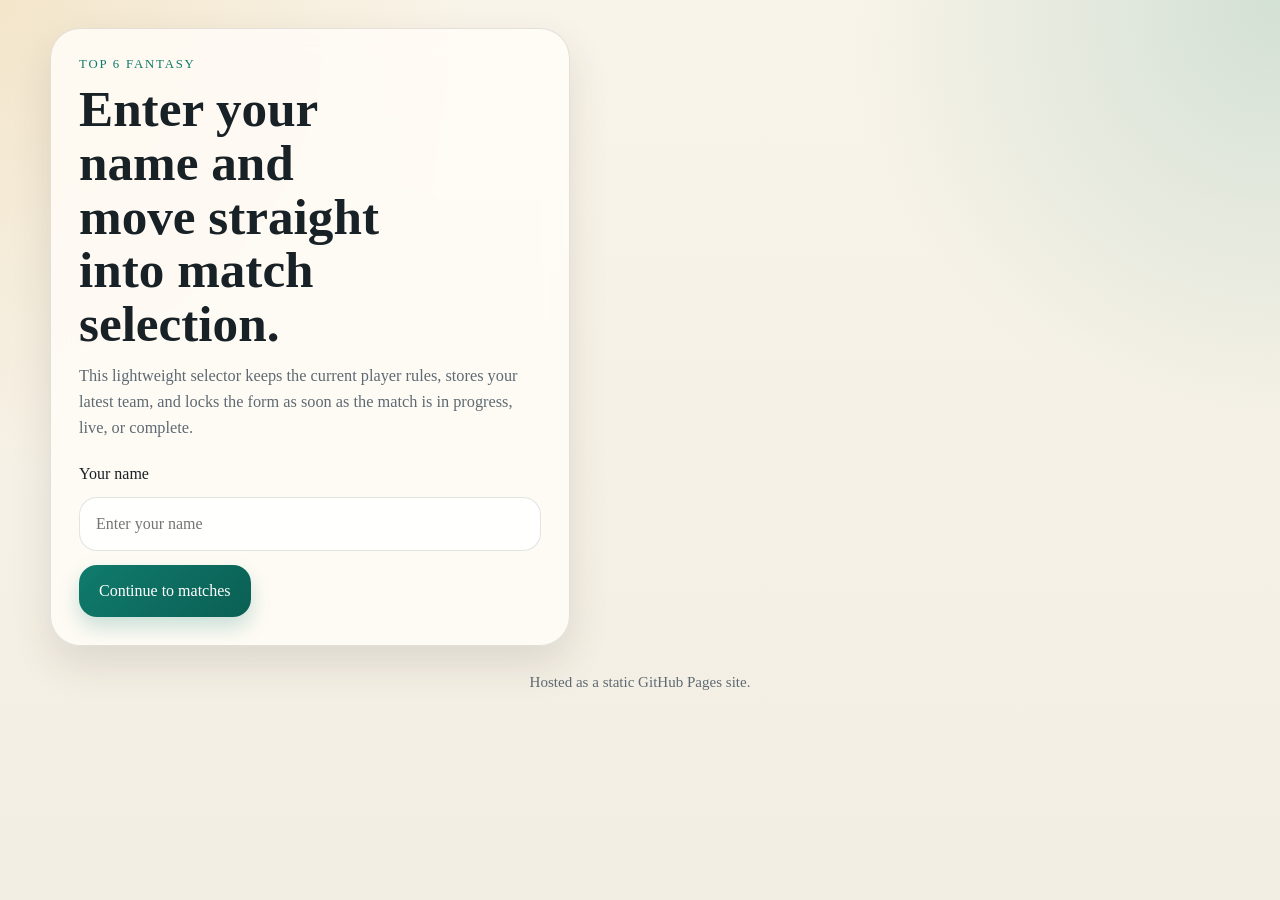
==== matches.html @ b5a1d544 "changes" ====
<!doctype html>
<html lang="en">
<head>
  <meta charset="UTF-8">
  <meta name="viewport" content="width=device-width, initial-scale=1.0">
  <title>Select Match | Top 6 Player Selector</title>
  <link rel="stylesheet" href="./style.css">
</head>
<body>
  <main class="page-shell">
    <section class="hero-card">
      <div class="hero-top">
        <div>
          <p class="eyebrow">Match Selection</p>
          <h1>Pick the fixture, then build your six-player team.</h1>
          <p class="subtitle">Once a match starts, your submitted team stays visible but the selector locks.</p>
        </div>
        <div class="user-card">
          <div>
            <p class="eyebrow">Playing as</p>
            <strong id="current-user-name"></strong>
          </div>
          <a class="secondary-button" href="./index.html">Change name</a>
        </div>
      </div>

      <div class="match-toolbar">
        <input id="match-search" class="search-input" type="search" placeholder="Search by team or match description">
        <select id="match-filter" class="select-input">
          <option value="all">All matches</option>
          <option value="upcoming">Open for selection</option>
          <option value="locked">Locked matches</option>
          <option value="complete">Completed only</option>
        </select>
      </div>
    </section>

    <div id="matches-message" class="message hidden"></div>
    <section id="match-list" class="match-grid section-stack"></section>
  </main>

  <script src="./config.js?v=3"></script>
  <script src="./app.js?v=3"></script>
</body>
</html>
---- style.css ----
:root {
  --bg: #f5f1e8;
  --surface: rgba(255, 252, 246, 0.88);
  --surface-strong: #fffaf2;
  --text: #182126;
  --muted: #5e6a73;
  --line: rgba(24, 33, 38, 0.12);
  --brand: #0f7b6c;
  --brand-strong: #0b5f54;
  --brand-soft: rgba(15, 123, 108, 0.12);
  --gold: #d7a441;
  --danger: #c04b37;
  --danger-soft: rgba(192, 75, 55, 0.1);
  --shadow: 0 18px 40px rgba(46, 40, 30, 0.12);
  --radius: 24px;
}

* {
  box-sizing: border-box;
}

body {
  margin: 0;
  min-height: 100vh;
  font-family: Georgia, "Times New Roman", serif;
  color: var(--text);
  background:
    radial-gradient(circle at top left, rgba(215, 164, 65, 0.18), transparent 30%),
    radial-gradient(circle at top right, rgba(15, 123, 108, 0.16), transparent 28%),
    linear-gradient(180deg, #f9f4e9 0%, #f3eee3 100%);
}

a {
  color: inherit;
}

button,
input,
select {
  font: inherit;
}

button {
  cursor: pointer;
}

.page-shell {
  width: min(1180px, calc(100% - 32px));
  margin: 0 auto;
  padding: 28px 0 64px;
}

.hero-card,
.panel,
.match-card,
.player-card,
.stat-card,
.message,
.empty-state,
.selected-strip,
.lock-banner,
.user-card {
  background: var(--surface);
  backdrop-filter: blur(12px);
  border: 1px solid var(--line);
  box-shadow: var(--shadow);
}

.hero-card {
  padding: 28px;
  border-radius: 30px;
  display: grid;
  gap: 24px;
}

.hero-top {
  display: flex;
  justify-content: space-between;
  gap: 16px;
  align-items: flex-start;
}

.eyebrow {
  margin: 0 0 10px;
  font-size: 0.8rem;
  letter-spacing: 0.14em;
  text-transform: uppercase;
  color: var(--brand);
}

.hero-card h1,
.section-title,
.match-teamline,
.lock-title {
  margin: 0;
  font-weight: 700;
  line-height: 1.05;
}

.hero-card h1 {
  font-size: clamp(2.2rem, 4vw, 4.2rem);
  max-width: 12ch;
}

.subtitle,
.muted,
.helper-text {
  color: var(--muted);
}

.subtitle {
  margin: 12px 0 0;
  font-size: 1.02rem;
  line-height: 1.6;
  max-width: 60ch;
}

.hero-badges,
.filter-row,
.match-toolbar,
.team-summary,
.role-filters,
.selection-actions,
.page-actions {
  display: flex;
  flex-wrap: wrap;
  gap: 12px;
}

.badge,
.filter-pill,
.small-pill,
.status-pill,
.special-tag,
.meta-pill {
  display: inline-flex;
  align-items: center;
  justify-content: center;
  padding: 10px 16px;
  border-radius: 999px;
  border: 1px solid var(--line);
  background: rgba(255, 255, 255, 0.7);
}

.meta-pill {
  color: var(--muted);
}

.brand-button,
.secondary-button,
.ghost-button,
.match-open,
.player-toggle,
.special-button,
.chip {
  border: 0;
  border-radius: 18px;
  transition: transform 0.18s ease, box-shadow 0.18s ease, background 0.18s ease;
}

.brand-button,
.secondary-button,
.ghost-button {
  padding: 14px 20px;
  min-height: 52px;
}

.brand-button {
  background: linear-gradient(135deg, var(--brand), var(--brand-strong));
  color: white;
  box-shadow: 0 10px 20px rgba(15, 123, 108, 0.22);
}

.secondary-button {
  background: white;
  color: var(--text);
  border: 1px solid var(--line);
}

.ghost-button {
  background: transparent;
  color: var(--muted);
  border: 1px dashed var(--line);
}

.brand-button:hover,
.secondary-button:hover,
.ghost-button:hover,
.match-open:hover,
.player-toggle:hover,
.special-button:hover,
.chip:hover {
  transform: translateY(-1px);
}

.brand-button:disabled,
.secondary-button:disabled,
.ghost-button:disabled,
.player-toggle:disabled,
.special-button:disabled,
.chip:disabled,
.match-open:disabled {
  opacity: 0.58;
  cursor: not-allowed;
  transform: none;
  box-shadow: none;
}

.input,
.search-input,
.select-input {
  width: 100%;
  min-height: 54px;
  padding: 14px 16px;
  border-radius: 18px;
  border: 1px solid var(--line);
  background: rgba(255, 255, 255, 0.84);
  color: var(--text);
}

.form-card {
  max-width: 520px;
}

.form-grid {
  display: grid;
  gap: 14px;
}

.panel {
  border-radius: 26px;
  padding: 22px;
}

.match-grid,
.role-grid,
.stats-grid {
  display: grid;
  gap: 18px;
}

.match-grid {
  grid-template-columns: repeat(auto-fit, minmax(280px, 1fr));
}

.match-card {
  border-radius: 24px;
  padding: 22px;
  display: grid;
  gap: 18px;
}

.match-header,
.match-footer,
.player-topline,
.user-bar,
.lock-topline {
  display: flex;
  justify-content: space-between;
  gap: 12px;
  align-items: center;
}

.match-teamline {
  font-size: 1.55rem;
}

.match-open {
  width: 100%;
  min-height: 48px;
  background: rgba(15, 123, 108, 0.08);
  color: var(--brand-strong);
}

.status-pill.live {
  background: rgba(215, 164, 65, 0.16);
  color: #7d5908;
}

.status-pill.locked {
  background: var(--danger-soft);
  color: var(--danger);
}

.status-pill.upcoming {
  background: var(--brand-soft);
  color: var(--brand-strong);
}

.section-stack {
  display: grid;
  gap: 18px;
  margin-top: 24px;
}

.stats-grid {
  grid-template-columns: repeat(4, minmax(0, 1fr));
}

.stat-card {
  border-radius: 22px;
  padding: 18px;
  text-align: center;
}

.stat-number {
  font-size: 2rem;
  font-weight: 700;
}

.stat-label {
  color: var(--muted);
  margin-top: 6px;
}

.selected-strip,
.lock-banner,
.empty-state,
.message,
.user-card {
  border-radius: 24px;
  padding: 18px 20px;
}

.chip-row {
  display: flex;
  flex-wrap: wrap;
  gap: 10px;
}

.chip {
  padding: 10px 14px;
  background: white;
  border: 1px solid var(--line);
  display: inline-flex;
  gap: 10px;
  align-items: center;
}

.chip span:last-child {
  color: var(--brand-strong);
  font-size: 0.82rem;
}

.role-grid {
  grid-template-columns: repeat(4, minmax(0, 1fr));
  align-items: start;
}

.role-column {
  display: flex;
  flex-direction: column;
  gap: 14px;
  align-self: start;
}

.role-header {
  border-radius: 18px;
  padding: 14px 16px;
  background: rgba(255, 255, 255, 0.78);
  border: 1px solid var(--line);
  font-weight: 700;
}

.player-list {
  display: grid;
  gap: 12px;
}

.player-card {
  border-radius: 22px;
  padding: 14px;
  display: grid;
  gap: 12px;
}

.player-name {
  font-size: 1rem;
  font-weight: 700;
}

.player-meta {
  color: var(--muted);
  font-size: 0.92rem;
}

.player-toggle {
  min-height: 48px;
  background: white;
  border: 1px solid var(--line);
}

.player-toggle.selected {
  background: var(--brand-soft);
  color: var(--brand-strong);
}

.special-row {
  display: flex;
  gap: 10px;
}

.special-button {
  flex: 1;
  min-height: 38px;
  background: rgba(255, 255, 255, 0.82);
  border: 1px solid var(--line);
}

.special-button.active {
  background: rgba(215, 164, 65, 0.18);
  color: #7d5908;
}

.filter-pill {
  cursor: pointer;
}

.filter-pill.active {
  background: var(--brand-soft);
  color: var(--brand-strong);
}

.message.success {
  border-color: rgba(15, 123, 108, 0.2);
}

.message.error {
  border-color: rgba(192, 75, 55, 0.22);
}

.user-card {
  display: flex;
  justify-content: space-between;
  align-items: center;
  gap: 16px;
}

.footer-note {
  margin-top: 28px;
  text-align: center;
  color: var(--muted);
  font-size: 0.94rem;
}

.hidden {
  display: none !important;
}

@media (max-width: 980px) {
  .role-grid {
    grid-template-columns: repeat(2, minmax(0, 1fr));
  }

  .stats-grid {
    grid-template-columns: repeat(2, minmax(0, 1fr));
  }
}

@media (max-width: 640px) {
  .page-shell {
    width: min(100% - 20px, 1180px);
    padding-top: 18px;
  }

  .hero-card,
  .panel,
  .selected-strip,
  .lock-banner,
  .empty-state,
  .message,
  .user-card,
  .match-card,
  .player-card,
  .stat-card {
    border-radius: 20px;
  }

  .hero-top,
  .match-header,
  .match-footer,
  .player-topline,
  .user-card,
  .lock-topline {
    flex-direction: column;
    align-items: flex-start;
  }

  .role-grid,
  .stats-grid {
    grid-template-columns: 1fr;
  }
}




.submit-modal {
  position: fixed;
  inset: 0;
  z-index: 1000;
  display: flex;
  align-items: center;
  justify-content: center;
}

.submit-modal.hidden {
  display: none !important;
}

.submit-modal-backdrop {
  position: absolute;
  inset: 0;
  background: rgba(24, 33, 38, 0.38);
  backdrop-filter: blur(8px);
}

.submit-modal-card {
  position: relative;
  width: min(92vw, 420px);
  padding: 34px 28px 28px;
  border-radius: 28px;
  background: rgba(255, 252, 246, 0.96);
  border: 1px solid var(--line);
  box-shadow: 0 24px 56px rgba(24, 33, 38, 0.18);
  text-align: center;
}

.submit-modal-close {
  position: absolute;
  top: 14px;
  right: 14px;
  width: 36px;
  height: 36px;
  border-radius: 999px;
  border: 1px solid var(--line);
  background: white;
  color: var(--muted);
  font-size: 18px;
  line-height: 1;
}

.submit-modal-spinner,
.submit-modal-check {
  width: 72px;
  height: 72px;
  margin: 0 auto 18px;
  display: flex;
  align-items: center;
  justify-content: center;
}

.submit-modal-spinner {
  border: 5px solid rgba(15, 123, 108, 0.14);
  border-top-color: var(--brand);
  border-radius: 50%;
  animation: submit-spin 0.9s linear infinite;
}

.submit-modal-check {
  border-radius: 50%;
  background: rgba(15, 123, 108, 0.12);
  color: var(--brand-strong);
  font-size: 2.4rem;
  font-weight: 700;
}

@keyframes submit-spin {
  from { transform: rotate(0deg); }
  to { transform: rotate(360deg); }
}
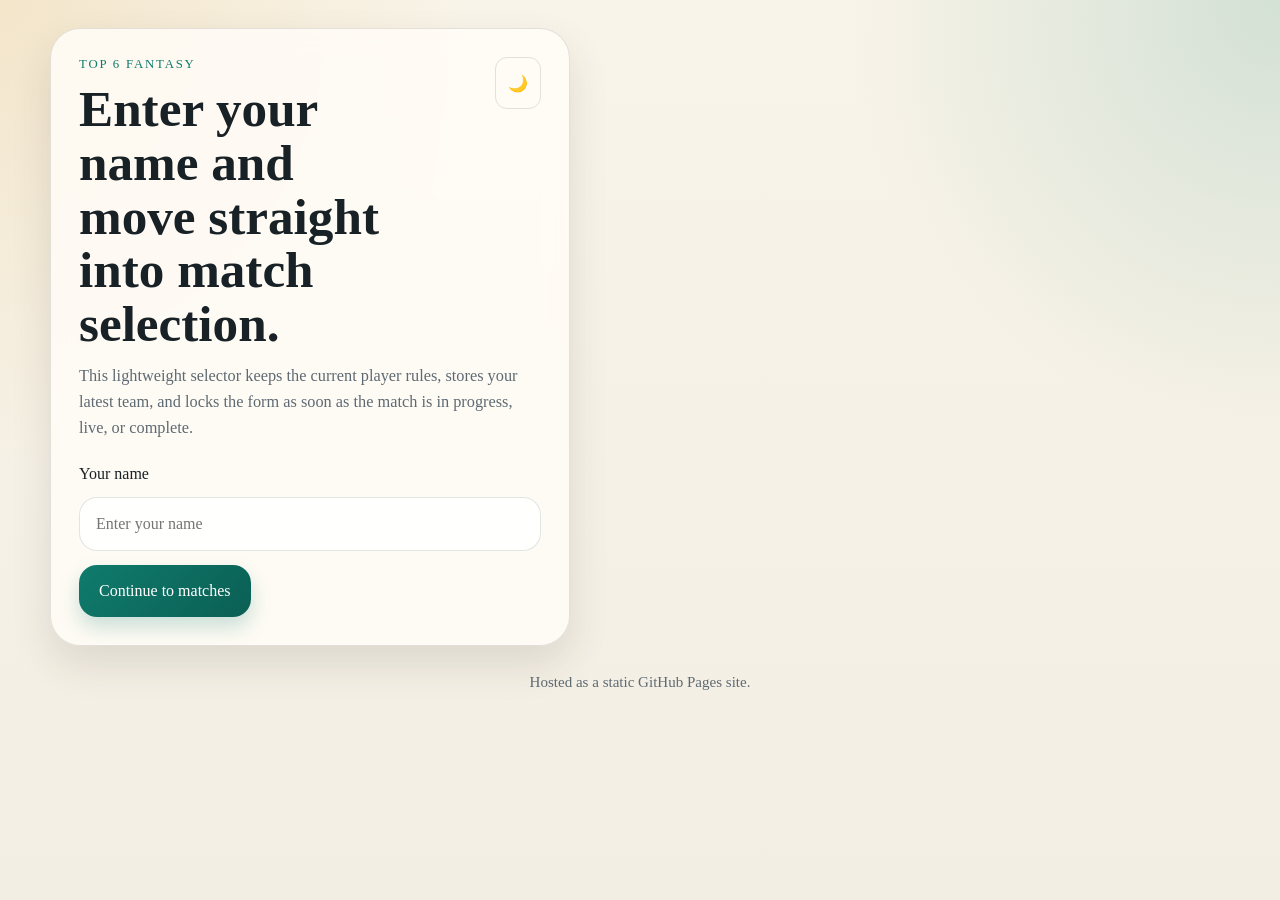
==== commit ef8d62a3: "enabled users to see other teams as soon as match starts" ====
--- a/matches.html
+++ b/matches.html
@@ -20,7 +20,10 @@
             <p class="eyebrow">Playing as</p>
             <strong id="current-user-name"></strong>
           </div>
-          <a class="secondary-button" href="./index.html">Change name</a>
+          <div class="page-actions">
+            <button id="theme-toggle" class="ghost-button" type="button" aria-label="Toggle dark mode">🌙</button>
+            <a class="secondary-button" href="./index.html">Change name</a>
+          </div>
         </div>
       </div>
 
@@ -39,6 +42,7 @@
     <section id="match-list" class="match-grid section-stack"></section>
   </main>
 
+  <script src="./theme.js?v=3"></script>
   <script src="./config.js?v=3"></script>
   <script src="./app.js?v=3"></script>
 </body>
--- a/style.css
+++ b/style.css
@@ -15,6 +15,22 @@
   --radius: 24px;
 }
 
+[data-theme="dark"] {
+  --bg: #1a1f2e;
+  --surface: rgba(30, 35, 48, 0.88);
+  --surface-strong: #2d3748;
+  --text: #e2e8f0;
+  --muted: #a0aec0;
+  --line: rgba(255, 255, 255, 0.12);
+  --brand: #10b981;
+  --brand-strong: #059669;
+  --brand-soft: rgba(16, 185, 129, 0.12);
+  --gold: #f59e0b;
+  --danger: #ef4444;
+  --danger-soft: rgba(239, 68, 68, 0.1);
+  --shadow: 0 18px 40px rgba(0, 0, 0, 0.3);
+}
+
 * {
   box-sizing: border-box;
 }
@@ -28,6 +44,13 @@
     radial-gradient(circle at top left, rgba(215, 164, 65, 0.18), transparent 30%),
     radial-gradient(circle at top right, rgba(15, 123, 108, 0.16), transparent 28%),
     linear-gradient(180deg, #f9f4e9 0%, #f3eee3 100%);
+}
+
+[data-theme="dark"] body {
+  background:
+    radial-gradient(circle at top left, rgba(16, 185, 129, 0.15), transparent 30%),
+    radial-gradient(circle at top right, rgba(245, 158, 11, 0.12), transparent 28%),
+    linear-gradient(180deg, #0f172a 0%, #1e293b 100%);
 }
 
 a {
@@ -142,6 +165,16 @@
   background: rgba(255, 255, 255, 0.7);
 }
 
+[data-theme="dark"] .badge,
+[data-theme="dark"] .filter-pill,
+[data-theme="dark"] .small-pill,
+[data-theme="dark"] .status-pill,
+[data-theme="dark"] .special-tag,
+[data-theme="dark"] .meta-pill {
+  background: rgba(30, 35, 48, 0.7);
+  border-color: rgba(255, 255, 255, 0.2);
+}
+
 .meta-pill {
   color: var(--muted);
 }
@@ -177,10 +210,21 @@
   border: 1px solid var(--line);
 }
 
+[data-theme="dark"] .secondary-button {
+  background: var(--surface-strong);
+  color: var(--text);
+  border-color: var(--line);
+}
+
 .ghost-button {
   background: transparent;
   color: var(--muted);
   border: 1px dashed var(--line);
+}
+
+[data-theme="dark"] .ghost-button {
+  color: var(--muted);
+  border-color: rgba(255, 255, 255, 0.1);
 }
 
 .brand-button:hover,
@@ -218,6 +262,14 @@
   color: var(--text);
 }
 
+[data-theme="dark"] .input,
+[data-theme="dark"] .search-input,
+[data-theme="dark"] .select-input {
+  background: var(--surface-strong);
+  color: var(--text);
+  border-color: var(--line);
+}
+
 .form-card {
   max-width: 520px;
 }
@@ -329,17 +381,52 @@
 }
 
 .chip {
-  padding: 10px 14px;
+  padding: 12px 16px;
   background: white;
   border: 1px solid var(--line);
   display: inline-flex;
-  gap: 10px;
-  align-items: center;
-}
-
-.chip span:last-child {
+  gap: 12px;
+  align-items: center;
+  justify-content: space-between;
+  min-width: 200px;
+}
+
+[data-theme="dark"] .chip {
+  background: var(--surface-strong);
+  border-color: var(--line);
+}
+
+.chip div:first-child {
+  flex: 1;
+  text-align: left;
+}
+
+.chip-meta {
+  color: var(--muted);
+  font-size: 0.82rem;
+  margin-top: 2px;
+}
+
+.chip-badges {
+  display: flex;
+  flex-direction: column;
+  gap: 4px;
+  align-items: flex-end;
+  flex-shrink: 0;
+}
+
+.star-mom-badge {
   color: var(--brand-strong);
   font-size: 0.82rem;
+  font-weight: 600;
+}
+
+.remove-badge {
+  color: var(--danger);
+  font-size: 0.75rem;
+  font-weight: 500;
+  text-transform: uppercase;
+  letter-spacing: 0.5px;
 }
 
 .role-grid {
@@ -390,6 +477,11 @@
   border: 1px solid var(--line);
 }
 
+[data-theme="dark"] .player-toggle {
+  background: var(--surface-strong);
+  border-color: var(--line);
+}
+
 .player-toggle.selected {
   background: var(--brand-soft);
   color: var(--brand-strong);
@@ -419,6 +511,54 @@
 .filter-pill.active {
   background: var(--brand-soft);
   color: var(--brand-strong);
+}
+
+.role-tabs {
+  display: flex;
+  width: 100%;
+  border-bottom: 2px solid var(--line);
+  margin-bottom: 20px;
+  overflow-x: auto;
+  -webkit-overflow-scrolling: touch;
+  scrollbar-width: none;
+  -ms-overflow-style: none;
+}
+
+.role-tabs::-webkit-scrollbar {
+  display: none;
+}
+
+.role-tab {
+  flex: 1;
+  min-width: 120px;
+  padding: 16px 20px;
+  border: none;
+  background: transparent;
+  color: var(--muted);
+  font-weight: 600;
+  font-size: 0.95rem;
+  text-align: center;
+  cursor: pointer;
+  transition: all 0.2s ease;
+  border-bottom: 3px solid transparent;
+  margin-bottom: -2px;
+  white-space: nowrap;
+}
+
+.role-tab:hover {
+  color: var(--text);
+  background: rgba(15, 123, 108, 0.05);
+}
+
+.role-tab.active {
+  color: var(--brand);
+  border-bottom-color: var(--brand);
+  background: rgba(15, 123, 108, 0.08);
+}
+
+.role-grid {
+  display: block;
+  gap: 0;
 }
 
 .message.success {
@@ -490,6 +630,12 @@
   .stats-grid {
     grid-template-columns: 1fr;
   }
+
+  .role-tab {
+    min-width: 100px;
+    padding: 14px 16px;
+    font-size: 0.9rem;
+  }
 }
 
 
@@ -569,3 +715,422 @@
   from { transform: rotate(0deg); }
   to { transform: rotate(360deg); }
 }
+
+.header-actions {
+  display: flex;
+  gap: 12px;
+  align-items: center;
+}
+
+.cricket-field {
+  margin-top: 20px;
+  padding: 24px;
+  background: var(--surface);
+  border-radius: 24px;
+  border: 1px solid var(--line);
+  box-shadow: var(--shadow);
+}
+
+.field-grid {
+  display: grid;
+  grid-template-columns: 1fr 1fr;
+  grid-template-rows: 1fr 1fr 1fr;
+  gap: 20px;
+  max-width: 500px;
+  margin: 0 auto;
+}
+
+.player-slot {
+  background: rgba(255, 255, 255, 0.6);
+  border: 2px solid var(--line);
+  border-radius: 20px;
+  padding: 16px;
+  min-height: 100px;
+  display: flex;
+  flex-direction: column;
+  align-items: center;
+  justify-content: center;
+  transition: all 0.3s ease;
+  cursor: pointer;
+  position: relative;
+}
+
+[data-theme="dark"] .player-slot {
+  background: rgba(255, 255, 255, 0.05);
+  border-color: rgba(255, 255, 255, 0.15);
+}
+
+.player-slot:hover {
+  background: rgba(255, 255, 255, 0.8);
+  border-color: var(--brand);
+  transform: translateY(-2px);
+  box-shadow: 0 8px 20px rgba(15, 123, 108, 0.15);
+}
+
+.player-slot.occupied {
+  background: var(--brand);
+  border-color: var(--brand-strong);
+  color: white;
+}
+
+.player-slot.occupied.star {
+  background: var(--gold);
+  border-color: #b8941f;
+  box-shadow: 0 8px 25px rgba(215, 164, 65, 0.3);
+}
+
+.player-slot.occupied.mom {
+  background: linear-gradient(135deg, var(--brand), var(--gold));
+  border-color: var(--brand-strong);
+  box-shadow: 0 8px 25px rgba(15, 123, 108, 0.25);
+}
+
+.player-name-field {
+  font-size: 1rem;
+  font-weight: 700;
+  text-align: center;
+  line-height: 1.2;
+  margin-bottom: 4px;
+}
+
+.player-team-field {
+  font-size: 0.85rem;
+  opacity: 0.9;
+  text-align: center;
+}
+
+[data-theme="dark"] .player-team-field {
+  opacity: 0.8;
+}
+
+.player-role-field {
+  font-size: 0.75rem;
+  font-weight: 600;
+  color: white;
+  text-align: center;
+  margin-top: 2px;
+  padding: 2px 8px;
+  background: rgba(15, 123, 108, 0.8);
+  border-radius: 12px;
+  border: 1px solid rgba(15, 123, 108, 0.9);
+  text-transform: uppercase;
+  letter-spacing: 0.5px;
+}
+
+.player-badges {
+  position: absolute;
+  top: -8px;
+  right: -8px;
+  display: flex;
+  gap: 4px;
+}
+
+.badge-star, .badge-mom {
+  width: 24px;
+  height: 24px;
+  border-radius: 50%;
+  display: flex;
+  align-items: center;
+  justify-content: center;
+  font-size: 0.75rem;
+  font-weight: 700;
+  color: white;
+  box-shadow: 0 2px 6px rgba(0, 0, 0, 0.2);
+}
+
+.badge-star {
+  background: var(--gold);
+  color: var(--text);
+}
+
+.badge-mom {
+  background: var(--brand);
+}
+
+.slot-remove {
+  position: absolute;
+  top: -6px;
+  left: -6px;
+  width: 26px;
+  height: 26px;
+  border-radius: 50%;
+  background: var(--danger);
+  color: white;
+  border: 2px solid white;
+  font-size: 14px;
+  font-weight: 700;
+  display: flex;
+  align-items: center;
+  justify-content: center;
+  cursor: pointer;
+  opacity: 1;
+  transition: all 0.2s ease;
+  z-index: 10;
+}
+
+@media (min-width: 641px) {
+  .slot-remove {
+    opacity: 0;
+  }
+  
+  .player-slot:hover .slot-remove {
+    opacity: 1;
+  }
+}
+
+.field-legend {
+  display: flex;
+  justify-content: center;
+  gap: 24px;
+  margin-top: 20px;
+  padding-top: 16px;
+  border-top: 1px solid var(--line);
+}
+
+.legend-item {
+  display: flex;
+  align-items: center;
+  gap: 8px;
+  color: var(--muted);
+  font-size: 0.9rem;
+}
+
+.legend-star {
+  color: var(--gold);
+  font-size: 1.1rem;
+  font-weight: 700;
+}
+
+.legend-mom {
+  background: var(--brand);
+  color: white;
+  width: 20px;
+  height: 20px;
+  border-radius: 50%;
+  display: flex;
+  align-items: center;
+  justify-content: center;
+  font-size: 0.7rem;
+  font-weight: 700;
+}
+
+@media (max-width: 640px) {
+  .cricket-field {
+    padding: 16px;
+    margin-top: 16px;
+  }
+  
+  .field-grid {
+    gap: 16px;
+    max-width: 100%;
+  }
+  
+  .player-slot {
+    min-height: 80px;
+    padding: 12px;
+  }
+  
+  .player-name-field {
+    font-size: 0.9rem;
+  }
+  
+  .player-team-field {
+    font-size: 0.75rem;
+  }
+  
+  .player-role-field {
+    font-size: 0.7rem;
+    padding: 1px 6px;
+  }
+  
+  .field-legend {
+    gap: 16px;
+    font-size: 0.8rem;
+  }
+}
+
+/* Teams Page Styles */
+.users-grid {
+  display: grid;
+  grid-template-columns: repeat(auto-fill, minmax(300px, 1fr));
+  gap: 16px;
+  margin-top: 16px;
+}
+
+.teams-page .user-card {
+  background: var(--surface);
+  border: 1px solid var(--line);
+  border-radius: var(--radius);
+  padding: 20px;
+  display: flex;
+  align-items: center;
+  justify-content: space-between;
+  transition: transform 0.2s ease, box-shadow 0.2s ease;
+}
+
+.teams-page .user-card:hover {
+  transform: translateY(-2px);
+  box-shadow: var(--shadow);
+}
+
+.user-info {
+  display: flex;
+  align-items: center;
+  gap: 12px;
+}
+
+.user-avatar {
+  width: 48px;
+  height: 48px;
+  border-radius: 50%;
+  background: var(--brand);
+  color: white;
+  display: flex;
+  align-items: center;
+  justify-content: center;
+  font-weight: bold;
+  font-size: 18px;
+  font-family: -apple-system, BlinkMacSystemFont, "Segoe UI", sans-serif;
+}
+
+.user-name {
+  margin: 0;
+  font-size: 18px;
+  font-weight: 600;
+}
+
+.user-meta {
+  margin: 4px 0 0 0;
+  font-size: 14px;
+  color: var(--muted);
+}
+
+.view-team-button {
+  background: var(--brand);
+  color: white;
+  border: none;
+  border-radius: 12px;
+  padding: 8px 16px;
+  font-size: 14px;
+  font-weight: 600;
+  cursor: pointer;
+  transition: background-color 0.2s ease;
+  font-family: -apple-system, BlinkMacSystemFont, "Segoe UI", sans-serif;
+}
+
+.view-team-button:hover {
+  background: var(--brand-strong);
+}
+
+.team-detail {
+  margin-top: 24px;
+}
+
+.team-detail-header {
+  display: flex;
+  align-items: center;
+  justify-content: space-between;
+  margin-bottom: 24px;
+  padding-bottom: 16px;
+  border-bottom: 1px solid var(--line);
+}
+
+.selected-user-name {
+  margin: 0;
+  font-size: 24px;
+  font-weight: 600;
+}
+
+.back-to-users {
+  background: transparent;
+  color: var(--brand);
+  border: 1px solid var(--brand);
+  border-radius: 12px;
+  padding: 8px 16px;
+  font-size: 14px;
+  font-weight: 600;
+  cursor: pointer;
+  transition: all 0.2s ease;
+  font-family: -apple-system, BlinkMacSystemFont, "Segoe UI", sans-serif;
+}
+
+.back-to-users:hover {
+  background: var(--brand);
+  color: white;
+}
+
+.section-title {
+  margin: 0 0 16px 0;
+  font-size: 20px;
+  font-weight: 600;
+}
+
+.teams-page .cricket-field {
+  margin-top: 24px;
+}
+
+.teams-page .player-slot {
+  cursor: default;
+}
+
+.teams-page .player-slot:hover {
+  transform: none;
+}
+
+/* Universal theme toggle positioning */
+.hero-top {
+  position: relative;
+}
+
+.hero-top .ghost-button#theme-toggle {
+  position: absolute;
+  top: 0;
+  right: 0;
+  background: transparent;
+  border: 1px solid var(--line);
+  border-radius: 12px;
+  padding: 8px 12px;
+  font-size: 16px;
+  cursor: pointer;
+  transition: all 0.2s ease;
+  z-index: 10;
+}
+
+.hero-top .ghost-button#theme-toggle:hover {
+  background: var(--surface);
+  border-color: var(--brand);
+  transform: translateY(-1px);
+}
+
+[data-theme="dark"] .hero-top .ghost-button#theme-toggle {
+  background: transparent;
+  border-color: var(--line);
+}
+
+[data-theme="dark"] .hero-top .ghost-button#theme-toggle:hover {
+  background: var(--surface-strong);
+  border-color: var(--brand);
+}
+
+@media (max-width: 640px) {
+  .users-grid {
+    grid-template-columns: 1fr;
+  }
+  
+  .team-detail-header {
+    flex-direction: column;
+    align-items: flex-start;
+    gap: 12px;
+  }
+  
+  .hero-top .ghost-button#theme-toggle {
+    position: static;
+    margin-top: 12px;
+    align-self: flex-end;
+  }
+  
+  .hero-top {
+    flex-direction: column;
+    align-items: flex-start;
+  }
+}
